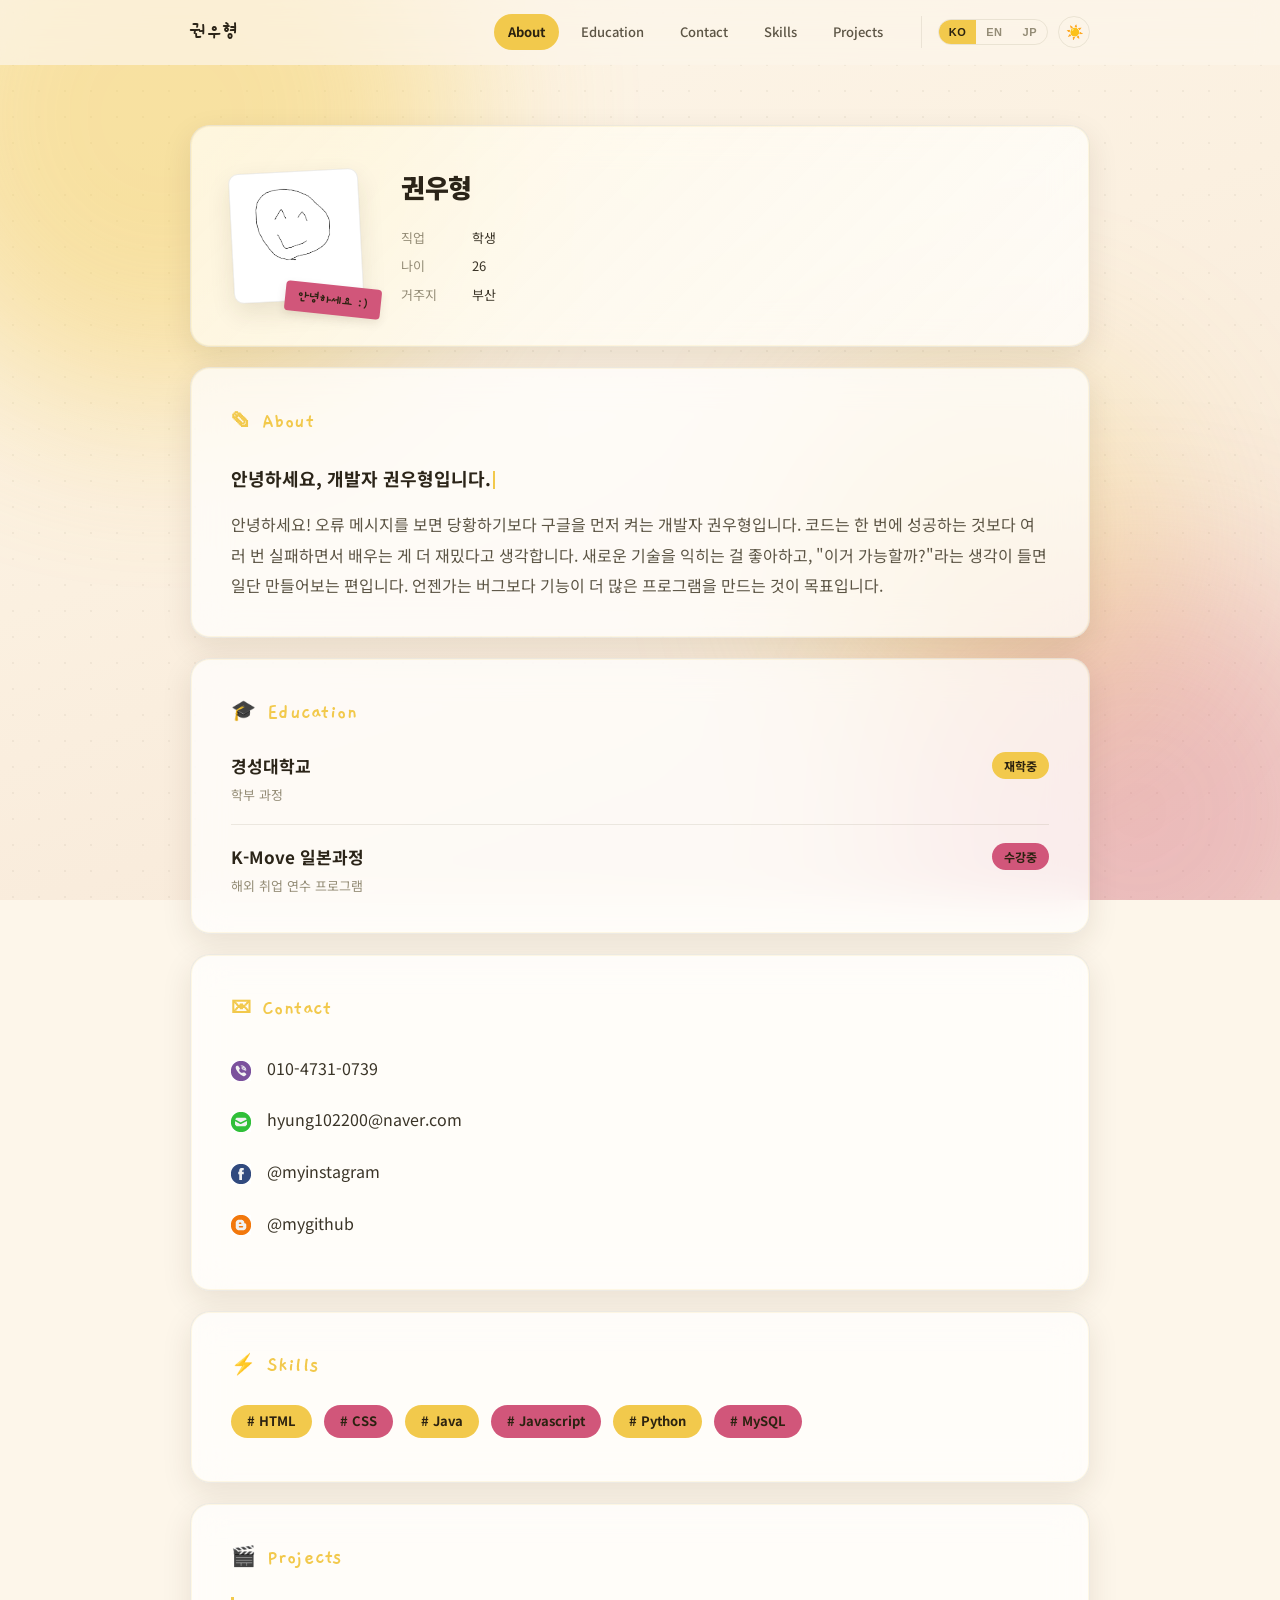
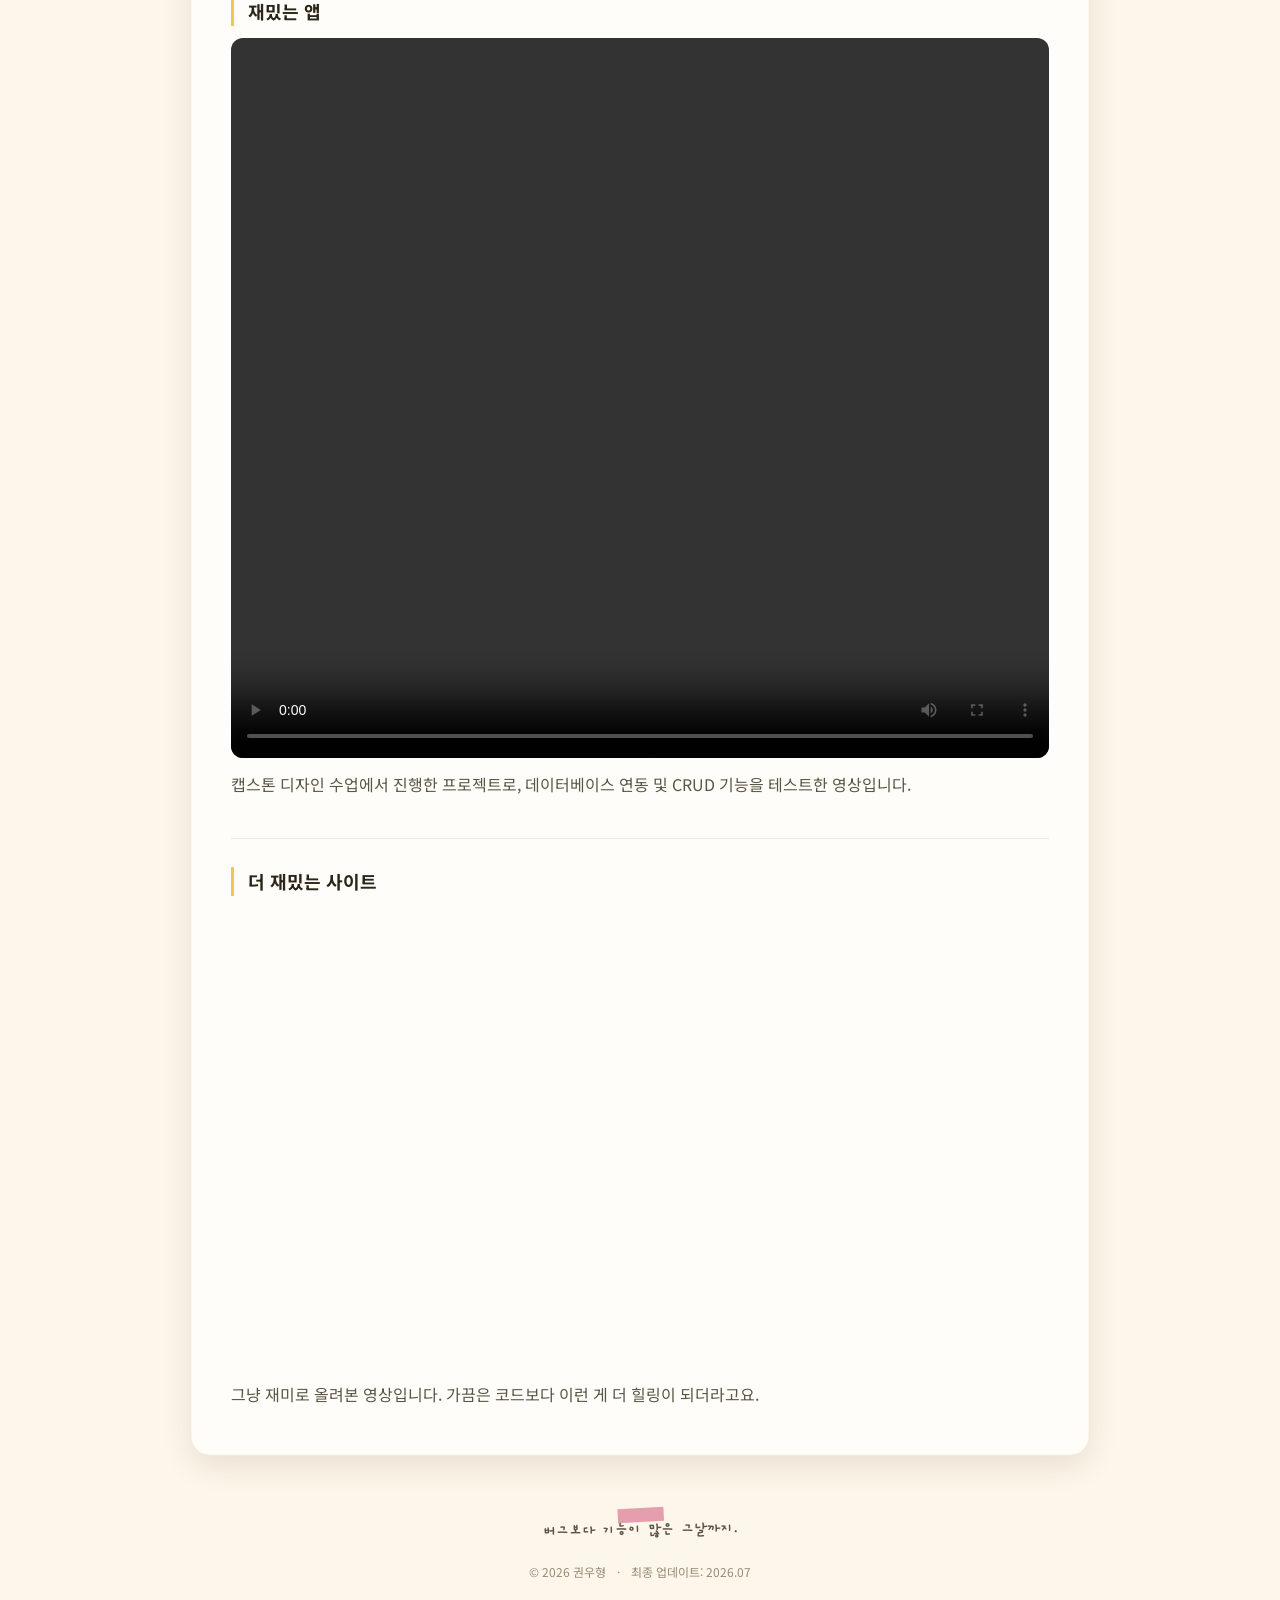
==== 0727/index.html @ a14bb70b "Add files via upload" ====
<!doctype html>
<html lang="ko">
  <head>
    <meta charset="UTF-8" />
    <title>권우형의 이력서</title>
    <link rel="stylesheet" href="css/style.css" />
  </head>
  <body>
    <div class="ambient" aria-hidden="true">
      <span class="glow glow--gold"></span>
      <span class="glow glow--rose"></span>
      <span class="glow glow--gold-soft"></span>
    </div>

    <nav class="topnav" id="topnav">
      <div class="nav-inner">
        <a href="#my_info" class="nav-logo">권우형</a>

        <button class="nav-toggle" id="navToggle" aria-label="메뉴 열기" aria-expanded="false">
          <span></span>
          <span></span>
          <span></span>
        </button>

        <div class="nav-right" id="navMenu">
          <ul class="nav-menu">
            <li><a href="#about" data-nav>About</a></li>
            <li><a href="#education" data-nav>Education</a></li>
            <li><a href="#contact" data-nav>Contact</a></li>
            <li><a href="#skill" data-nav>Skills</a></li>
            <li><a href="#project" data-nav>Projects</a></li>
          </ul>

          <div class="nav-actions">
            <div class="lang-switch" role="group" aria-label="언어 선택">
              <button class="lang-btn" data-lang="ko">KO</button>
              <button class="lang-btn" data-lang="en">EN</button>
              <button class="lang-btn" data-lang="ja">JP</button>
            </div>
            <button class="theme-toggle" id="themeToggle" aria-label="테마 전환">🌙</button>
          </div>
        </div>
      </div>
    </nav>

    <div class="wrapper">
      <h1>권우형의 이력서</h1>

      <section id="my_info">
        <h2>My info</h2>
        <div class="photo-frame">
          <img src="images/profile.png" alt="권우형의 얼굴 사진" />
          <span class="sticky-note" data-i18n="stickyNote">안녕하세요 :)</span>
        </div>
        <table>
          <tbody>
            <tr id="myname">
              <th>이름</th>
              <td>권우형</td>
            </tr>
            <tr>
              <th data-i18n="labelJob">직업</th>
              <td data-i18n="valueJob">학생</td>
            </tr>
            <tr>
              <th data-i18n="labelAge">나이</th>
              <td>26</td>
            </tr>
            <tr>
              <th data-i18n="labelLocation">거주지</th>
              <td data-i18n="valueLocation">부산</td>
            </tr>
          </tbody>
        </table>
      </section>

      <section id="about">
        <h2>About</h2>
        <p class="typed-line">
          <span id="typedText"></span><span class="typed-cursor" aria-hidden="true"></span>
        </p>
        <p data-i18n="aboutBody">
          안녕하세요! 오류 메시지를 보면 당황하기보다 구글을 먼저 켜는 개발자
          권우형입니다. 코드는 한 번에 성공하는 것보다 여러 번 실패하면서 배우는
          게 더 재밌다고 생각합니다. 새로운 기술을 익히는 걸 좋아하고, "이거
          가능할까?"라는 생각이 들면 일단 만들어보는 편입니다. 언젠가는 버그보다
          기능이 더 많은 프로그램을 만드는 것이 목표입니다.
        </p>
      </section>

      <section id="education">
        <h2>Education</h2>
        <ol class="edu-list">
          <li>
            <div class="edu-head">
              <h3 data-i18n="eduSchool1">경성대학교</h3>
              <span class="edu-status" data-i18n="eduStatus1">재학중</span>
            </div>
            <p class="edu-sub" data-i18n="eduSub1">학부 과정</p>
          </li>
          <li>
            <div class="edu-head">
              <h3 data-i18n="eduSchool2">K-Move 일본과정</h3>
              <span class="edu-status" data-i18n="eduStatus2">수강중</span>
            </div>
            <p class="edu-sub" data-i18n="eduSub2">해외 취업 연수 프로그램</p>
          </li>
        </ol>
      </section>

      <section id="contact">
        <h2>Contact</h2>
        <ul>
          <li>
            <a href="tel:01047310739">010-4731-0739</a>
          </li>
          <li>
            <a href="mailto:hyung102200@naver.com" target="_blank"
              >hyung102200@naver.com</a
            >
          </li>
          <li>
            <a href="https://instagram.com/hyung102200" target="_blank"
              >@myinstagram</a
            >
          </li>
          <li>
            <a href="https://github.com/hyung102200" target="_blank"
              >@mygithub</a
            >
          </li>
        </ul>
      </section>

      <section id="skill">
        <h2>Skills</h2>
        <ol>
          <li>HTML</li>
          <li>CSS</li>
          <li>Java</li>
          <li>Javascript</li>
          <li>Python</li>
          <li>MySQL</li>
        </ol>
      </section>

      <section id="project">
        <h2>Projects</h2>
        <ol>
          <li>
            <h3 data-i18n="proj1Title">재밌는 앱</h3>
            <video src="dbtest.mp4" width="1080" height="720" controls></video>
            <p data-i18n="proj1Body">
              캡스톤 디자인 수업에서 진행한 프로젝트로, 데이터베이스 연동 및 CRUD 기능을 테스트한 영상입니다.
            </p>
          </li>
          <li>
            <h3 data-i18n="proj2Title">더 재밌는 사이트</h3>
            <iframe
              width="560"
              height="315"
              src="https://www.youtube.com/embed/s8cP1Vt5US8?si=K1mxxgV7ItZ4fGV8"
              title="YouTube video player"
              frameborder="0"
              allow="
                accelerometer;
                autoplay;
                clipboard-write;
                encrypted-media;
                gyroscope;
                picture-in-picture;
                web-share;
              "
              referrerpolicy="strict-origin-when-cross-origin"
              allowfullscreen
            ></iframe>
            <p data-i18n="proj2Body">
              그냥 재미로 올려본 영상입니다. 가끔은 코드보다 이런 게 더 힐링이 되더라고요.
            </p>
          </li>
        </ol>
      </section>
    </div>

    <footer class="site-footer">
      <p data-i18n="footerTagline">버그보다 기능이 많은 그날까지.</p>
      <p class="footer-meta">
        <span>© 2026 권우형</span>
        <span class="dot">·</span>
        <span data-i18n="footerUpdated">최종 업데이트: 2026.07</span>
      </p>
    </footer>

    <button class="to-top" id="toTop" aria-label="맨 위로 이동">↑</button>

    <script>
      /* ---------------- 다국어 텍스트 ---------------- */
      const translations = {
        ko: {
          stickyNote: '안녕하세요 :)',
          labelJob: '직업',
          valueJob: '학생',
          labelAge: '나이',
          labelLocation: '거주지',
          valueLocation: '부산',
          typed: '안녕하세요, 개발자 권우형입니다.',
          aboutBody:
            '안녕하세요! 오류 메시지를 보면 당황하기보다 구글을 먼저 켜는 개발자 권우형입니다. 코드는 한 번에 성공하는 것보다 여러 번 실패하면서 배우는 게 더 재밌다고 생각합니다. 새로운 기술을 익히는 걸 좋아하고, "이거 가능할까?"라는 생각이 들면 일단 만들어보는 편입니다. 언젠가는 버그보다 기능이 더 많은 프로그램을 만드는 것이 목표입니다.',
          eduSchool1: '경성대학교',
          eduStatus1: '재학중',
          eduSub1: '학부 과정',
          eduSchool2: 'K-Move 일본과정',
          eduStatus2: '수강중',
          eduSub2: '해외 취업 연수 프로그램',
          catFrontend: '프론트엔드',
          catBackend: '백엔드 / 언어',
          catDatabase: '데이터베이스',
          proj1Title: '재밌는 앱',
          proj1Body:
            '캡스톤 디자인 수업에서 진행한 프로젝트로, 데이터베이스 연동 및 CRUD 기능을 테스트한 영상입니다.',
          proj2Title: '더 재밌는 사이트',
          proj2Body:
            '그냥 재미로 올려본 영상입니다. 가끔은 코드보다 이런 게 더 힐링이 되더라고요.',
          footerTagline: '버그보다 기능이 많은 그날까지.',
          footerUpdated: '최종 업데이트: 2026.07',
        },
        en: {
          stickyNote: 'Hi there :)',
          labelJob: 'Occupation',
          valueJob: 'Student',
          labelAge: 'Age',
          labelLocation: 'Location',
          valueLocation: 'Busan',
          typed: "Hello, I'm developer Kwon Woohyeong.",
          aboutBody:
            "Hi! I'm Kwon Woohyeong, a developer who opens Google before panicking over error messages. I think coding is more fun when you learn through repeated failure rather than succeeding on the first try. I enjoy picking up new technologies, and when I wonder \"could this be possible?\" I usually just try building it. Someday my goal is to build a program with more features than bugs.",
          eduSchool1: 'Kyungsung University',
          eduStatus1: 'Currently enrolled',
          eduSub1: 'Undergraduate program',
          eduSchool2: 'K-Move Japan Program',
          eduStatus2: 'In progress',
          eduSub2: 'Overseas employment training program',
          catFrontend: 'Frontend',
          catBackend: 'Backend / Languages',
          catDatabase: 'Database',
          proj1Title: 'A Fun App',
          proj1Body:
            'A video from a capstone design course project, testing database integration and CRUD functionality.',
          proj2Title: 'An Even More Fun Site',
          proj2Body:
            "Just a video I uploaded for fun. Sometimes this is more relaxing than writing code.",
          footerTagline: 'Until the day features outnumber bugs.',
          footerUpdated: 'Last updated: Jul 2026',
        },
        ja: {
          stickyNote: 'こんにちは :)',
          labelJob: '職業',
          valueJob: '学生',
          labelAge: '年齢',
          labelLocation: '居住地',
          valueLocation: '釜山',
          typed: 'こんにちは、開発者のクォン・ウヒョンです。',
          aboutBody:
            'こんにちは。エラーメッセージを見て慌てるよりも先にGoogleを開く開発者、クォン・ウヒョンです。コードは一度で成功するよりも、何度も失敗しながら学ぶほうが楽しいと思っています。新しい技術を学ぶのが好きで、「これって可能かな?」と思ったら、とりあえず作ってみるタイプです。いつかバグより機能のほうが多いプログラムを作ることが目標です。',
          eduSchool1: '慶星大学校',
          eduStatus1: '在学中',
          eduSub1: '学部課程',
          eduSchool2: 'K-Move 日本コース',
          eduStatus2: '受講中',
          eduSub2: '海外就職研修プログラム',
          catFrontend: 'フロントエンド',
          catBackend: 'バックエンド / 言語',
          catDatabase: 'データベース',
          proj1Title: '楽しいアプリ',
          proj1Body:
            'キャップストーンデザインの授業で取り組んだプロジェクトで、データベース連携およびCRUD機能をテストした動画です。',
          proj2Title: 'もっと楽しいサイト',
          proj2Body:
            '息抜きとしてアップした動画です。時々コードを書くよりも、こういうことのほうが癒やされます。',
          footerTagline: 'バグより機能が多くなるその日まで。',
          footerUpdated: '最終更新: 2026年7月',
        },
      };

      let typingTimeoutId = null;

      function typeText(text) {
        const el = document.getElementById('typedText');
        const prefersReduced = window.matchMedia('(prefers-reduced-motion: reduce)').matches;
        clearTimeout(typingTimeoutId);

        if (prefersReduced) {
          el.textContent = text;
          return;
        }

        el.textContent = '';
        let i = 0;
        const type = () => {
          if (i <= text.length) {
            el.textContent = text.slice(0, i);
            i++;
            typingTimeoutId = setTimeout(type, 55);
          }
        };
        type();
      }

      function applyLanguage(lang) {
        const dict = translations[lang] || translations.ko;
        document.querySelectorAll('[data-i18n]').forEach((el) => {
          const key = el.getAttribute('data-i18n');
          if (dict[key] !== undefined) {
            el.textContent = dict[key];
          }
        });
        typeText(dict.typed);

        document.querySelectorAll('.lang-btn').forEach((btn) => {
          btn.classList.toggle('active', btn.dataset.lang === lang);
        });

        document.documentElement.lang = lang;
        localStorage.setItem('resume-lang', lang);
      }

      document.querySelectorAll('.lang-btn').forEach((btn) => {
        btn.addEventListener('click', () => applyLanguage(btn.dataset.lang));
      });

      const savedLang = localStorage.getItem('resume-lang') || 'ko';
      applyLanguage(savedLang);

      /* ---------------- 다크 / 라이트 모드 ---------------- */
      const themeToggle = document.getElementById('themeToggle');

      function applyTheme(theme) {
        document.documentElement.setAttribute('data-theme', theme);
        themeToggle.textContent = theme === 'light' ? '☀️' : '🌙';
        localStorage.setItem('resume-theme', theme);
      }

      const savedTheme =
        localStorage.getItem('resume-theme') ||
        (window.matchMedia('(prefers-color-scheme: light)').matches ? 'light' : 'dark');
      applyTheme(savedTheme);

      themeToggle.addEventListener('click', () => {
        const current = document.documentElement.getAttribute('data-theme');
        applyTheme(current === 'light' ? 'dark' : 'light');
      });

      /* ---------------- 모바일 메뉴 토글 ---------------- */
      const navToggle = document.getElementById('navToggle');
      const navMenu = document.getElementById('navMenu');

      navToggle.addEventListener('click', () => {
        const isOpen = navMenu.classList.toggle('open');
        navToggle.classList.toggle('open', isOpen);
        navToggle.setAttribute('aria-expanded', isOpen);
      });

      document.querySelectorAll('[data-nav]').forEach((link) => {
        link.addEventListener('click', () => {
          navMenu.classList.remove('open');
          navToggle.classList.remove('open');
          navToggle.setAttribute('aria-expanded', false);
        });
      });

      /* ---------------- 스크롤: 현재 섹션 강조 / 헤더 그림자 ---------------- */
      const sections = document.querySelectorAll('section[id]');
      const navLinks = document.querySelectorAll('[data-nav]');
      const topnav = document.getElementById('topnav');
      const toTopBtn = document.getElementById('toTop');

      const observer = new IntersectionObserver(
        (entries) => {
          entries.forEach((entry) => {
            const id = entry.target.getAttribute('id');
            const link = document.querySelector(`[data-nav][href="#${id}"]`);
            if (!link) return;
            if (entry.isIntersecting) {
              navLinks.forEach((l) => l.classList.remove('active'));
              link.classList.add('active');
            }
          });
        },
        { rootMargin: '-45% 0px -50% 0px', threshold: 0 }
      );
      sections.forEach((s) => observer.observe(s));

      /* ---------------- 스크롤 등장 애니메이션 ---------------- */
      const revealObserver = new IntersectionObserver(
        (entries) => {
          entries.forEach((entry) => {
            if (entry.isIntersecting) {
              entry.target.classList.add('is-visible');
              revealObserver.unobserve(entry.target);
            }
          });
        },
        { threshold: 0.15 }
      );
      document.querySelectorAll('section').forEach((s) => revealObserver.observe(s));

      /* ---------------- 스크롤 시 헤더 / 맨위로 버튼 ---------------- */
      window.addEventListener('scroll', () => {
        topnav.classList.toggle('scrolled', window.scrollY > 10);
        toTopBtn.classList.toggle('visible', window.scrollY > 400);
      });

      toTopBtn.addEventListener('click', () => {
        window.scrollTo({ top: 0, behavior: 'smooth' });
      });
    </script>
  </body>
</html>
---- 0727/css/style.css ----
@charset "UTF-8";
@import url('https://fonts.googleapis.com/css2?family=Noto+Sans+KR:wght@400;500;700;900&family=Gaegu:wght@400;700&display=swap');

* {
    box-sizing: border-box;
}

html {
    scroll-behavior: smooth;
}

@media (prefers-reduced-motion: reduce) {
    html {
        scroll-behavior: auto;
    }
}

/* ---------- Theme tokens ---------- */
/* 컨셉: 늦은 밤, 책상 스탠드 아래에서 코드를 짜는 감성 — 은은한 조명 글로우 + 손글씨 포인트 */
:root {
    --bg-start: #1b1826;
    --bg-mid: #241f34;
    --bg-end: #2e2438;
    --text-primary: #fbf6ee;
    --text-body: #e7e3ee;
    --text-secondary: #c6c1d6;
    --text-muted: #9994ac;
    --section-bg: rgba(45, 40, 63, 0.55);
    --section-bg-alt: rgba(58, 47, 74, 0.6);
    --border-color: rgba(255, 255, 255, 0.09);
    --accent: #f2c94c;
    --accent-hover: #ffd873;
    --accent2: #ff8fa3;
    --accent2-hover: #ffa8b8;
    --accent-contrast: #2b2210;
    --accent-link: #f2c94c;
    --shadow-color: rgba(10, 6, 20, 0.35);
    --shadow-warm: rgba(242, 201, 76, 0.08);
    --nav-bg: rgba(27, 24, 38, 0.65);
    --nav-bg-scrolled: rgba(27, 24, 38, 0.9);
    --dot-color: rgba(255, 255, 255, 0.045);
    --glow-gold-opacity: 0.35;
    --glow-rose-opacity: 0.25;
    --frame-bg: #f7f1e3;
    color-scheme: dark;
}

:root[data-theme='light'] {
    --bg-start: #fdf6ea;
    --bg-mid: #fbf0e0;
    --bg-end: #f6e6d6;
    --text-primary: #2b2418;
    --text-body: #3a3427;
    --text-secondary: #5c5545;
    --text-muted: #948c76;
    --section-bg: rgba(255, 255, 255, 0.72);
    --section-bg-alt: rgba(255, 249, 232, 0.85);
    --border-color: rgba(60, 45, 10, 0.09);
    --accent: #f2c94c;
    --accent-hover: #e0b93f;
    --accent2: #d1567a;
    --accent2-hover: #b8446a;
    --accent-contrast: #2b2210;
    --accent-link: #a97a08;
    --shadow-color: rgba(60, 40, 10, 0.1);
    --shadow-warm: rgba(242, 201, 76, 0.12);
    --nav-bg: rgba(253, 246, 234, 0.7);
    --nav-bg-scrolled: rgba(253, 246, 234, 0.92);
    --dot-color: rgba(60, 40, 10, 0.05);
    --glow-gold-opacity: 0.45;
    --glow-rose-opacity: 0.3;
    --frame-bg: #ffffff;
    color-scheme: light;
}

/* ---------- Ambient warm glow ---------- */
.ambient {
    position: fixed;
    inset: 0;
    z-index: -1;
    overflow: hidden;
    pointer-events: none;
}

.glow {
    position: absolute;
    border-radius: 50%;
    filter: blur(90px);
    transition: opacity 0.4s ease;
}

.glow--gold {
    width: 46vw;
    height: 46vw;
    top: -14vw;
    left: -10vw;
    background: var(--accent);
    opacity: var(--glow-gold-opacity);
}

.glow--rose {
    width: 38vw;
    height: 38vw;
    bottom: -12vw;
    right: -8vw;
    background: var(--accent2);
    opacity: var(--glow-rose-opacity);
}

.glow--gold-soft {
    width: 30vw;
    height: 30vw;
    top: 40vh;
    right: 8vw;
    background: var(--accent);
    opacity: calc(var(--glow-gold-opacity) - 0.2);
}

body {
    background-color: var(--bg-start);
    background-image: radial-gradient(var(--dot-color) 1px, transparent 1px),
        linear-gradient(160deg, var(--bg-start) 0%, var(--bg-mid) 45%, var(--bg-end) 100%);
    background-size: 26px 26px, 100% 100%;
    background-attachment: fixed;
    color: var(--text-body);
    font-family: 'Noto Sans KR', sans-serif;
    font-size: 16px;
    line-height: 1.6;
    margin: 0;
    transition: background-color 0.3s ease, color 0.3s ease;
}

.wrapper {
    width: 85%;
    max-width: 900px;
    margin: 0 auto 60px;
    padding-top: 60px;
}

h1 {
    display: none;
}

h2, h3 {
    font-family: 'Noto Sans KR', sans-serif;
}

h2 {
    display: flex;
    align-items: center;
    gap: 10px;
    margin: 0 0 22px 0;
    font-family: 'Gaegu', 'Noto Sans KR', sans-serif;
    letter-spacing: 0.5px;
    font-size: 22px;
    font-weight: 700;
    color: var(--accent);
}

h2::before {
    font-size: 20px;
}

#about h2::before {
    content: '✎';
}
#education h2::before {
    content: '🎓';
}
#contact h2::before {
    content: '✉';
}
#skill h2::before {
    content: '⚡';
}
#project h2::before {
    content: '🎬';
}

section {
    position: relative;
    background-color: var(--section-bg);
    backdrop-filter: blur(18px);
    -webkit-backdrop-filter: blur(18px);
    border: 1px solid var(--border-color);
    border-radius: 20px;
    padding: 36px 40px;
    margin-bottom: 20px;
    box-shadow: 0 10px 30px var(--shadow-color), 0 0 0 1px var(--shadow-warm) inset;
    transition: transform 0.2s ease, box-shadow 0.2s ease, opacity 0.6s ease,
        translate 0.6s ease, background-color 0.3s ease, border-color 0.3s ease;
    scroll-margin-top: 96px;
    opacity: 0;
    translate: 0 24px;
}

section.is-visible {
    opacity: 1;
    translate: 0 0;
}

section:hover {
    transform: translateY(-3px);
    box-shadow: 0 16px 40px var(--shadow-color), 0 0 0 1px var(--shadow-warm) inset;
}

/* ---------- Top navigation ---------- */
.topnav {
    position: sticky;
    top: 0;
    z-index: 1000;
    background: var(--nav-bg);
    backdrop-filter: blur(12px);
    -webkit-backdrop-filter: blur(12px);
    border-bottom: 1px solid transparent;
    transition: background-color 0.25s ease, border-color 0.25s ease, box-shadow 0.25s ease;
}

.topnav.scrolled {
    background: var(--nav-bg-scrolled);
    border-bottom-color: var(--border-color);
    box-shadow: 0 8px 24px var(--shadow-color);
}

.nav-inner {
    width: 85%;
    max-width: 900px;
    margin: 0 auto;
    display: flex;
    align-items: center;
    justify-content: space-between;
    height: 64px;
}

.nav-logo {
    font-family: 'Gaegu', 'Noto Sans KR', sans-serif;
    font-weight: 700;
    font-size: 20px;
    color: var(--text-primary);
    letter-spacing: 0;
    flex-shrink: 0;
}

.nav-logo:hover {
    color: var(--accent);
    text-decoration: none;
}

.nav-right {
    display: flex;
    align-items: center;
    gap: 24px;
}

.nav-menu {
    list-style: none;
    display: flex;
    gap: 8px;
    margin: 0;
    padding: 0;
}

.nav-menu a {
    display: inline-block;
    position: relative;
    padding: 8px 14px;
    font-size: 13px;
    font-weight: 500;
    color: var(--text-secondary);
    border-radius: 20px;
    transition: color 0.2s ease, background-color 0.2s ease;
}

.nav-menu a:hover {
    color: var(--text-primary);
    background-color: rgba(242, 201, 76, 0.12);
    text-decoration: none;
}

.nav-menu a.active {
    color: var(--accent-contrast);
    background-color: var(--accent);
    font-weight: 700;
}

.nav-actions {
    display: flex;
    align-items: center;
    gap: 10px;
    padding-left: 16px;
    border-left: 1px solid var(--border-color);
}

.lang-switch {
    display: flex;
    border: 1px solid var(--border-color);
    border-radius: 20px;
    overflow: hidden;
}

.lang-btn {
    background: none;
    border: none;
    color: var(--text-muted);
    font-size: 11px;
    font-weight: 700;
    letter-spacing: 0.5px;
    padding: 6px 10px;
    cursor: pointer;
    transition: background-color 0.2s ease, color 0.2s ease;
}

.lang-btn:hover {
    color: var(--text-primary);
}

.lang-btn.active {
    background-color: var(--accent);
    color: var(--accent-contrast);
}

.theme-toggle {
    background: none;
    border: 1px solid var(--border-color);
    border-radius: 50%;
    width: 32px;
    height: 32px;
    display: flex;
    align-items: center;
    justify-content: center;
    font-size: 14px;
    cursor: pointer;
    line-height: 1;
    transition: transform 0.2s ease, border-color 0.2s ease;
}

.theme-toggle:hover {
    transform: rotate(15deg);
    border-color: var(--accent);
}

.nav-toggle {
    display: none;
    flex-direction: column;
    justify-content: center;
    gap: 5px;
    width: 36px;
    height: 36px;
    background: none;
    border: none;
    cursor: pointer;
    padding: 0;
}

.nav-toggle span {
    display: block;
    width: 100%;
    height: 2px;
    background-color: var(--text-body);
    border-radius: 2px;
    transition: transform 0.25s ease, opacity 0.25s ease;
}

.nav-toggle.open span:nth-child(1) {
    transform: translateY(7px) rotate(45deg);
}
.nav-toggle.open span:nth-child(2) {
    opacity: 0;
}
.nav-toggle.open span:nth-child(3) {
    transform: translateY(-7px) rotate(-45deg);
}

/* ---------- Back to top ---------- */
.to-top {
    position: fixed;
    right: 24px;
    bottom: 24px;
    width: 44px;
    height: 44px;
    border-radius: 50%;
    border: 1px solid var(--border-color);
    background-color: var(--accent);
    color: var(--accent-contrast);
    font-size: 18px;
    font-weight: 700;
    cursor: pointer;
    box-shadow: 0 8px 20px var(--shadow-color);
    opacity: 0;
    visibility: hidden;
    transform: translateY(10px);
    transition: opacity 0.25s ease, transform 0.25s ease, visibility 0.25s;
    z-index: 999;
}

.to-top.visible {
    opacity: 1;
    visibility: visible;
    transform: translateY(0);
}

.to-top:hover {
    background-color: var(--accent-hover);
}

/* ---------- Profile / My info ---------- */
#my_info h2 {
    display: none;
}

#my_info {
    display: flex;
    align-items: center;
    gap: 40px;
    background: linear-gradient(135deg, var(--section-bg-alt) 0%, var(--section-bg) 100%);
}

.photo-frame {
    position: relative;
    flex-shrink: 0;
}

#my_info img {
    width: 130px;
    height: 130px;
    object-fit: cover;
    border-radius: 10px;
    display: block;
    background-color: var(--frame-bg);
    padding: 10px 10px 26px;
    border: 1px solid var(--border-color);
    box-shadow: 0 10px 24px var(--shadow-color);
    rotate: -3deg;
    transition: rotate 0.25s ease, box-shadow 0.25s ease;
}

.photo-frame:hover img {
    rotate: 0deg;
    box-shadow: 0 14px 30px var(--shadow-color);
}

.sticky-note {
    position: absolute;
    bottom: -14px;
    right: -20px;
    font-family: 'Gaegu', 'Noto Sans KR', sans-serif;
    font-size: 14px;
    font-weight: 700;
    color: var(--accent-contrast);
    background-color: var(--accent2);
    padding: 4px 12px;
    border-radius: 4px;
    rotate: 6deg;
    box-shadow: 0 4px 10px var(--shadow-color);
    white-space: nowrap;
}

table {
    display: inline-block;
    border-collapse: collapse;
    border-spacing: 0;
    vertical-align: top;
}

th {
    text-align: left;
    padding-right: 20px;
    color: var(--text-muted);
    font-weight: 400;
}

th, td {
    font-size: 13px;
    padding: 4px 0;
}

#myname th {
    display: none;
}

#myname td {
    display: block;
    font-size: 26px;
    font-weight: 900;
    color: var(--text-primary);
    margin-bottom: 12px;
    letter-spacing: -0.5px;
}

/* ---------- About ---------- */
#about p {
    margin: 0;
    color: var(--text-secondary);
    line-height: 1.9;
}

.typed-line {
    color: var(--text-primary) !important;
    font-size: 18px;
    font-weight: 700;
    margin-bottom: 14px !important;
    min-height: 1.6em;
}

.typed-cursor {
    display: inline-block;
    width: 2px;
    height: 1em;
    margin-left: 2px;
    background-color: var(--accent);
    vertical-align: -0.15em;
    animation: blink 1s step-end infinite;
}

@keyframes blink {
    50% {
        opacity: 0;
    }
}

@media (prefers-reduced-motion: reduce) {
    .typed-cursor {
        animation: none;
    }
}

/* ---------- Education ---------- */
.edu-list {
    list-style: none;
    margin: 0;
    padding: 0;
}

.edu-list li {
    padding: 18px 0;
    border-bottom: 1px solid var(--border-color);
}

.edu-list li:last-child {
    border-bottom: none;
    padding-bottom: 0;
}

.edu-list li:first-child {
    padding-top: 0;
}

.edu-head {
    display: flex;
    align-items: center;
    justify-content: space-between;
    gap: 12px;
    flex-wrap: wrap;
}

.edu-head h3 {
    font-size: 17px;
    color: var(--text-primary);
    margin: 0;
}

.edu-status {
    font-size: 12px;
    font-weight: 700;
    color: var(--accent-contrast);
    background-color: var(--accent);
    padding: 4px 12px;
    border-radius: 20px;
    white-space: nowrap;
}

.edu-list li:nth-child(2) .edu-status {
    background-color: var(--accent2);
}

.edu-sub {
    margin: 6px 0 0;
    font-size: 13px;
    color: var(--text-muted);
}

/* ---------- Links ---------- */
a {
    color: inherit;
    text-decoration: none;
}

a:hover {
    text-decoration: underline;
    color: var(--accent-link);
}

a:focus-visible,
button:focus-visible {
    outline: 2px solid var(--accent);
    outline-offset: 2px;
    text-decoration: none;
}

/* ---------- Contact ---------- */
#contact ul {
    list-style: none;
    padding: 0;
    margin: 0;
}

#contact li {
    margin-bottom: 10px;
    padding: 8px 0;
}

#contact li::before {
    display: inline-block;
    width: 20px;
    height: 20px;
    vertical-align: middle;
    margin-right: 12px;
}

#contact li:nth-child(1)::before {
    content: url('../images/ico_mobile.png');
}
#contact li:nth-child(2)::before {
    content: url('../images/ico_email.png');
}
#contact li:nth-child(3)::before {
    content: url('../images/ico_facebook.png');
}
#contact li:nth-child(4)::before {
    content: url('../images/ico_blog.png');
}

/* ---------- Skills ---------- */
#skill ol {
    list-style: none;
    padding: 0;
    margin: 0;
}

#skill li {
    display: inline-block;
    background-color: var(--accent);
    color: var(--accent-contrast);
    font-weight: 700;
    font-size: 13px;
    padding: 6px 16px;
    border-radius: 32px;
    margin: 0 8px 8px 0;
    transition: transform 0.15s ease, background-color 0.2s ease;
}

#skill li:nth-child(even) {
    background-color: var(--accent2);
}

#skill li:hover {
    transform: translateY(-2px) rotate(-1deg);
}

#skill li::before {
    content: "# ";
}

/* ---------- Projects ---------- */
#project ol {
    list-style: none;
    padding: 0;
    margin: 0;
}

#project li {
    border-bottom: 1px solid var(--border-color);
    padding-bottom: 28px;
    margin-bottom: 28px;
}

#project li:last-child {
    border-bottom: none;
    padding-bottom: 0;
    margin-bottom: 0;
}

#project h3 {
    font-size: 18px;
    color: var(--text-primary);
    margin-bottom: 12px;
    padding-left: 14px;
    border-left: 3px solid var(--accent);
}

#project video,
#project iframe {
    width: 100%;
    border-radius: 12px;
    margin-bottom: 14px;
    display: block;
}

#project iframe {
    aspect-ratio: 16 / 9;
    height: auto;
    border: none;
}

#project p {
    color: var(--text-secondary);
    margin: 0 0 12px 0;
}

#project a {
    color: var(--accent-link);
    display: inline-block;
    border-radius: 6px;
    padding: 4px 10px;
    border: 1px solid var(--accent-link);
    transition: background-color 0.2s ease, color 0.2s ease;
}

#project a:hover {
    background-color: var(--accent-link);
    color: var(--section-bg);
    text-decoration: none;
}

/* ---------- Footer ---------- */
.site-footer {
    width: 85%;
    max-width: 900px;
    margin: 0 auto 40px;
    text-align: center;
    color: var(--text-muted);
    font-size: 13px;
}

.site-footer p {
    margin: 0 0 8px;
}

.site-footer p[data-i18n='footerTagline'] {
    display: inline-block;
    position: relative;
    font-family: 'Gaegu', 'Noto Sans KR', sans-serif;
    font-size: 16px;
    font-weight: 700;
    color: var(--text-secondary);
    rotate: -1deg;
    margin-bottom: 16px;
    padding: 2px 6px;
}

.site-footer p[data-i18n='footerTagline']::before {
    content: '';
    position: absolute;
    top: -8px;
    left: 50%;
    translate: -50% 0;
    width: 46px;
    height: 14px;
    background-color: var(--accent2);
    opacity: 0.55;
    rotate: -2deg;
}

.footer-meta {
    font-size: 12px;
}

.footer-meta .dot {
    margin: 0 8px;
}

/* ---------- Responsive ---------- */
@media (max-width: 700px) {
    .nav-toggle {
        display: flex;
    }

    .nav-right {
        position: absolute;
        top: 64px;
        left: 0;
        right: 0;
        flex-direction: column;
        align-items: stretch;
        gap: 0;
        background: var(--nav-bg-scrolled);
        border-bottom: 1px solid var(--border-color);
        max-height: 0;
        overflow: hidden;
        transition: max-height 0.25s ease;
    }

    .nav-right.open {
        max-height: 420px;
    }

    .nav-menu {
        flex-direction: column;
    }

    .nav-menu a {
        display: block;
        border-radius: 0;
        padding: 16px 24px;
    }

    .nav-menu a.active {
        background-color: rgba(242, 201, 76, 0.15);
        color: var(--accent);
    }

    .nav-actions {
        justify-content: center;
        border-left: none;
        border-top: 1px solid var(--border-color);
        padding: 16px 24px;
    }
}

@media (max-width: 600px) {
    .wrapper {
        width: 92%;
        margin: 0 auto 30px;
        padding-top: 30px;
    }

    section {
        padding: 24px;
    }

    #my_info {
        flex-direction: column;
        text-align: center;
        gap: 20px;
    }

    .to-top {
        right: 16px;
        bottom: 16px;
    }

    .edu-head {
        flex-direction: column;
        align-items: flex-start;
        gap: 8px;
    }
}
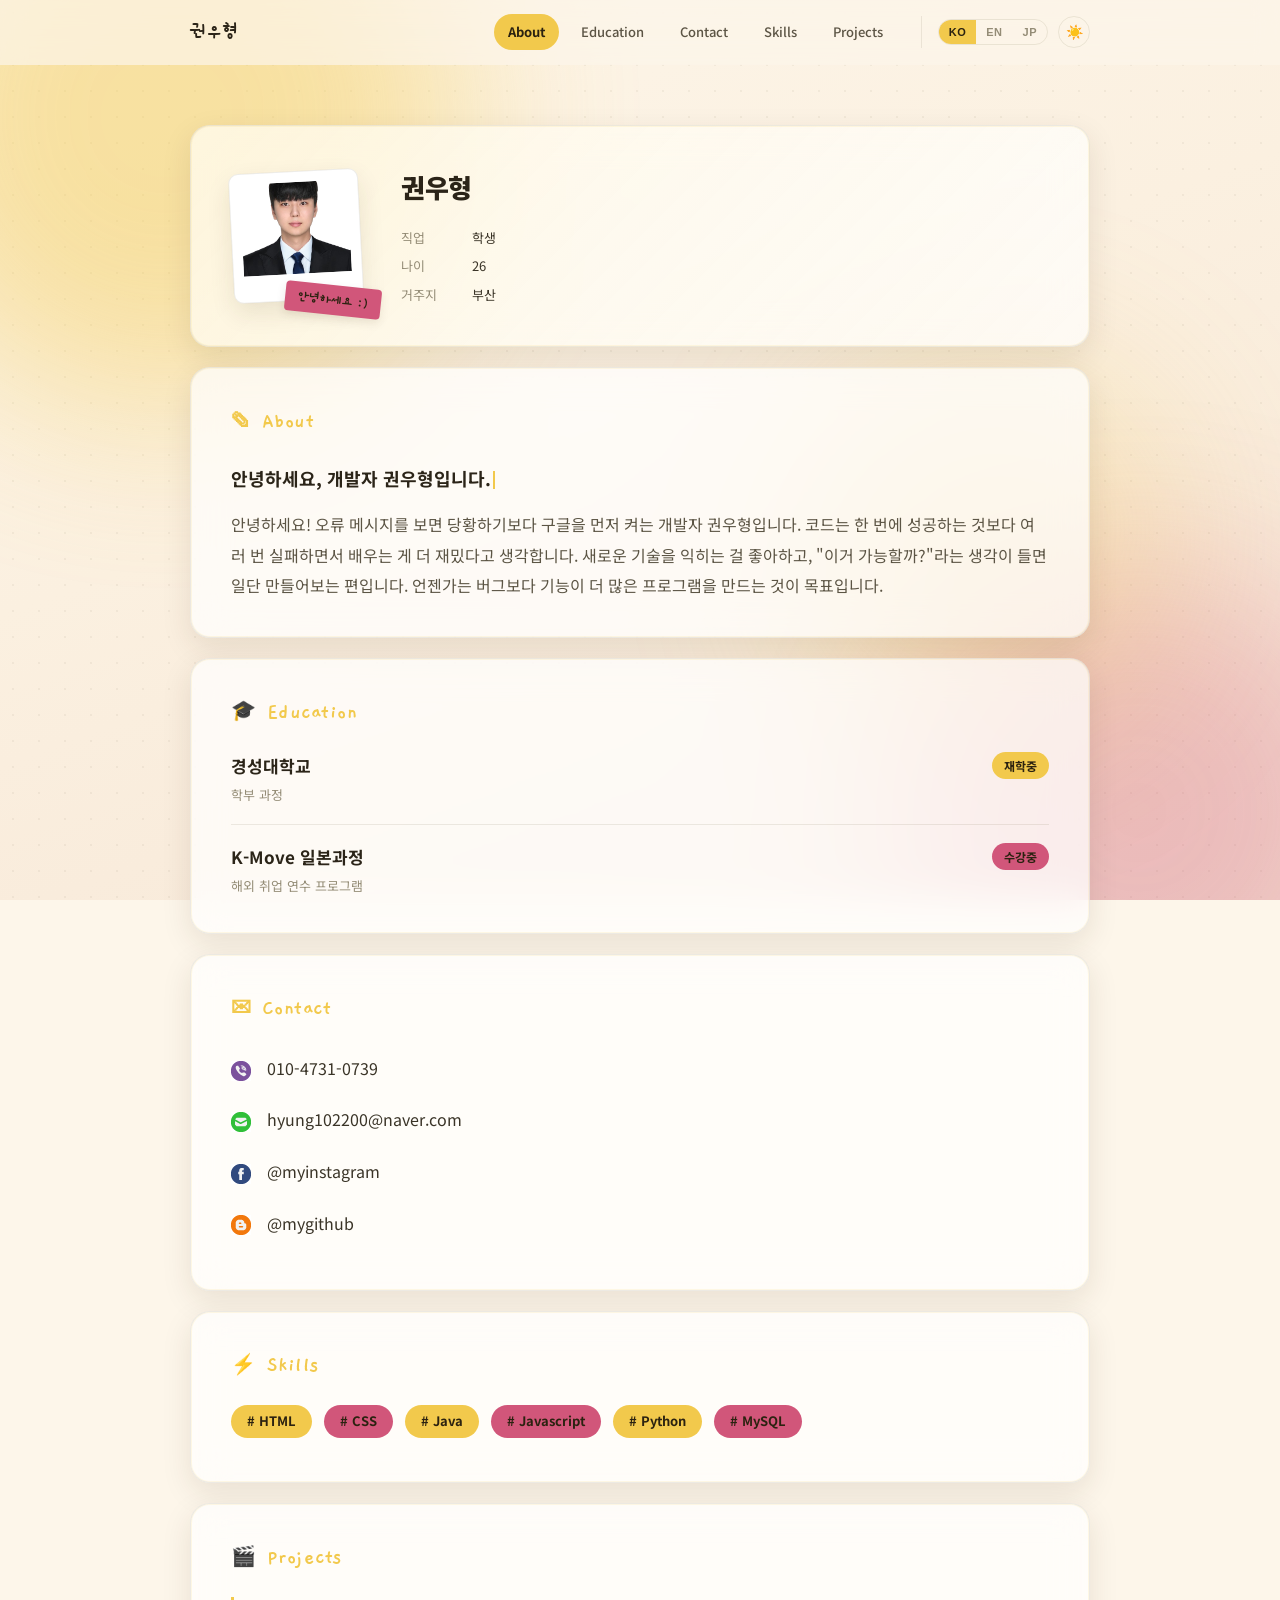
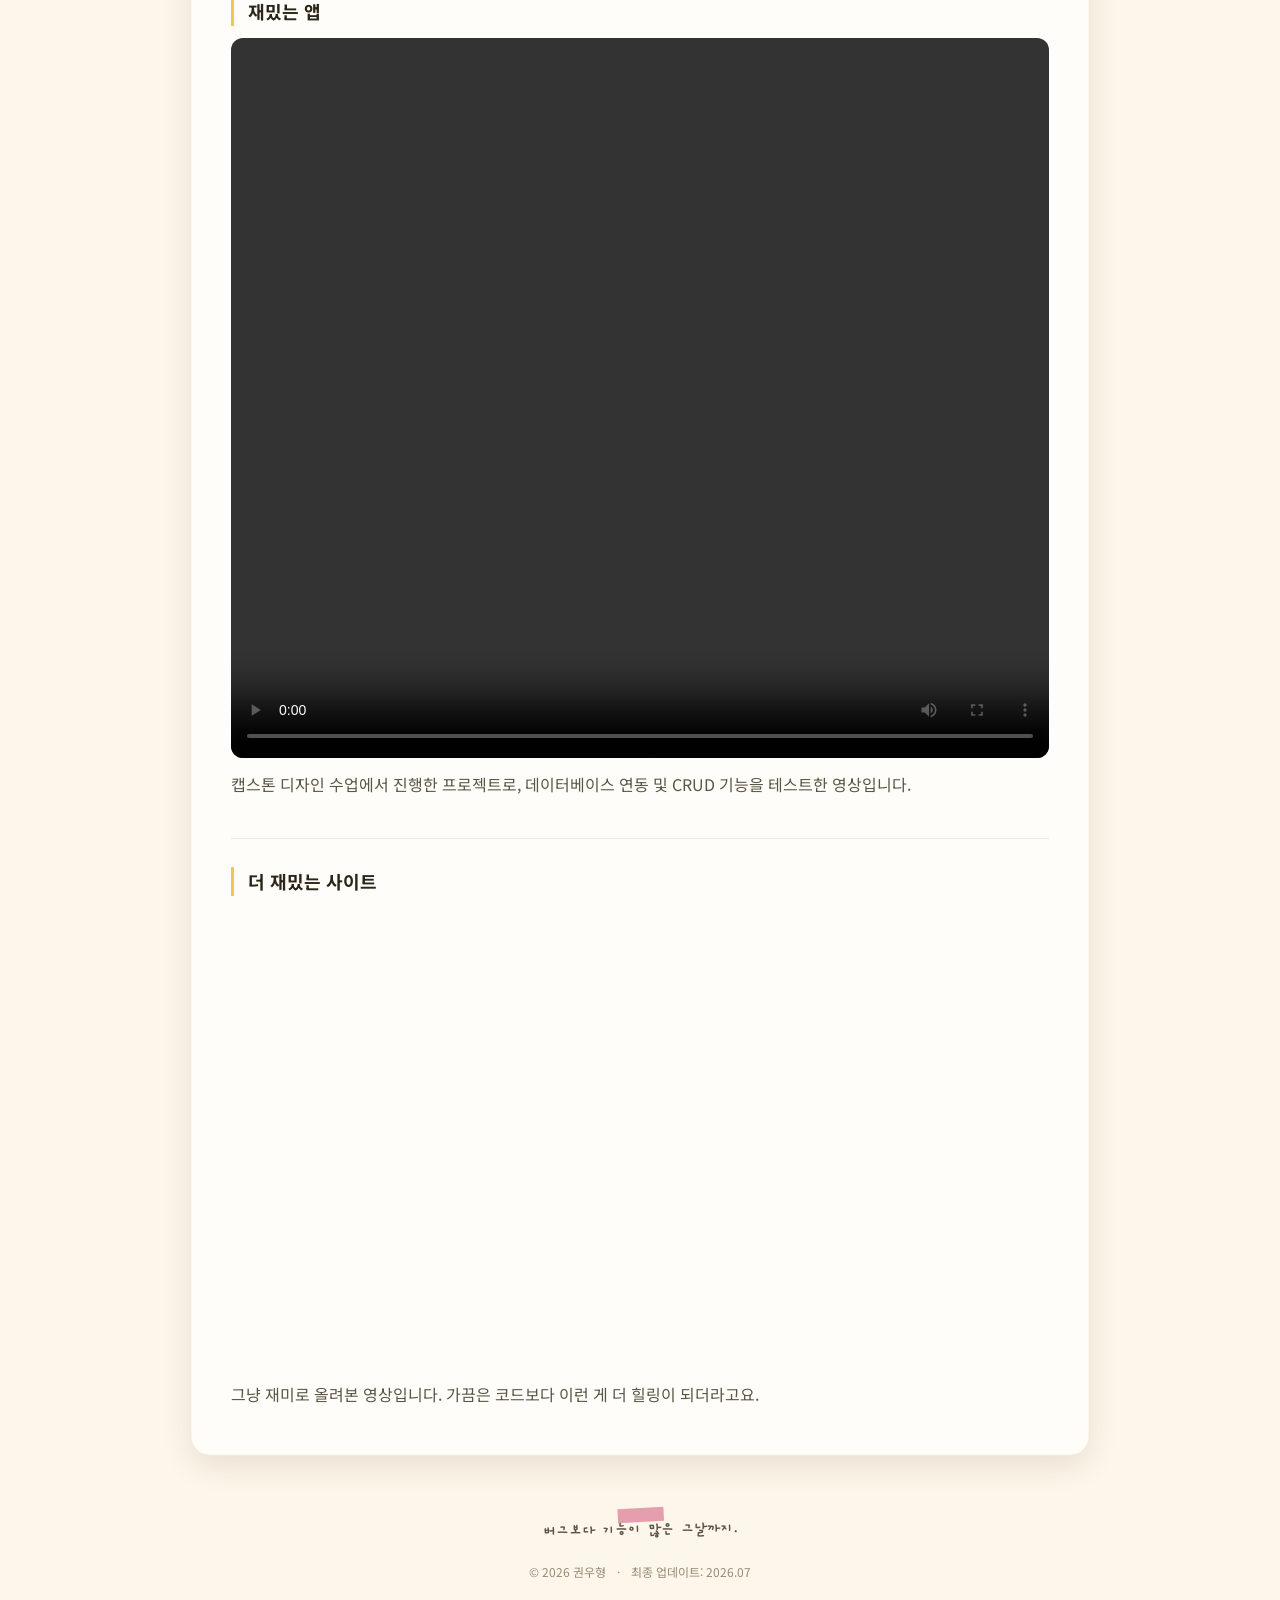
==== commit bd6b1281: "Update index.html" ====
--- a/0727/index.html
+++ b/0727/index.html
@@ -49,7 +49,7 @@
       <section id="my_info">
         <h2>My info</h2>
         <div class="photo-frame">
-          <img src="images/profile.png" alt="권우형의 얼굴 사진" />
+          <img src="images/profile.jpg" alt="권우형의 얼굴 사진" />
           <span class="sticky-note" data-i18n="stickyNote">안녕하세요 :)</span>
         </div>
         <table>
@@ -415,4 +415,4 @@
       });
     </script>
   </body>
-</html>+</html>
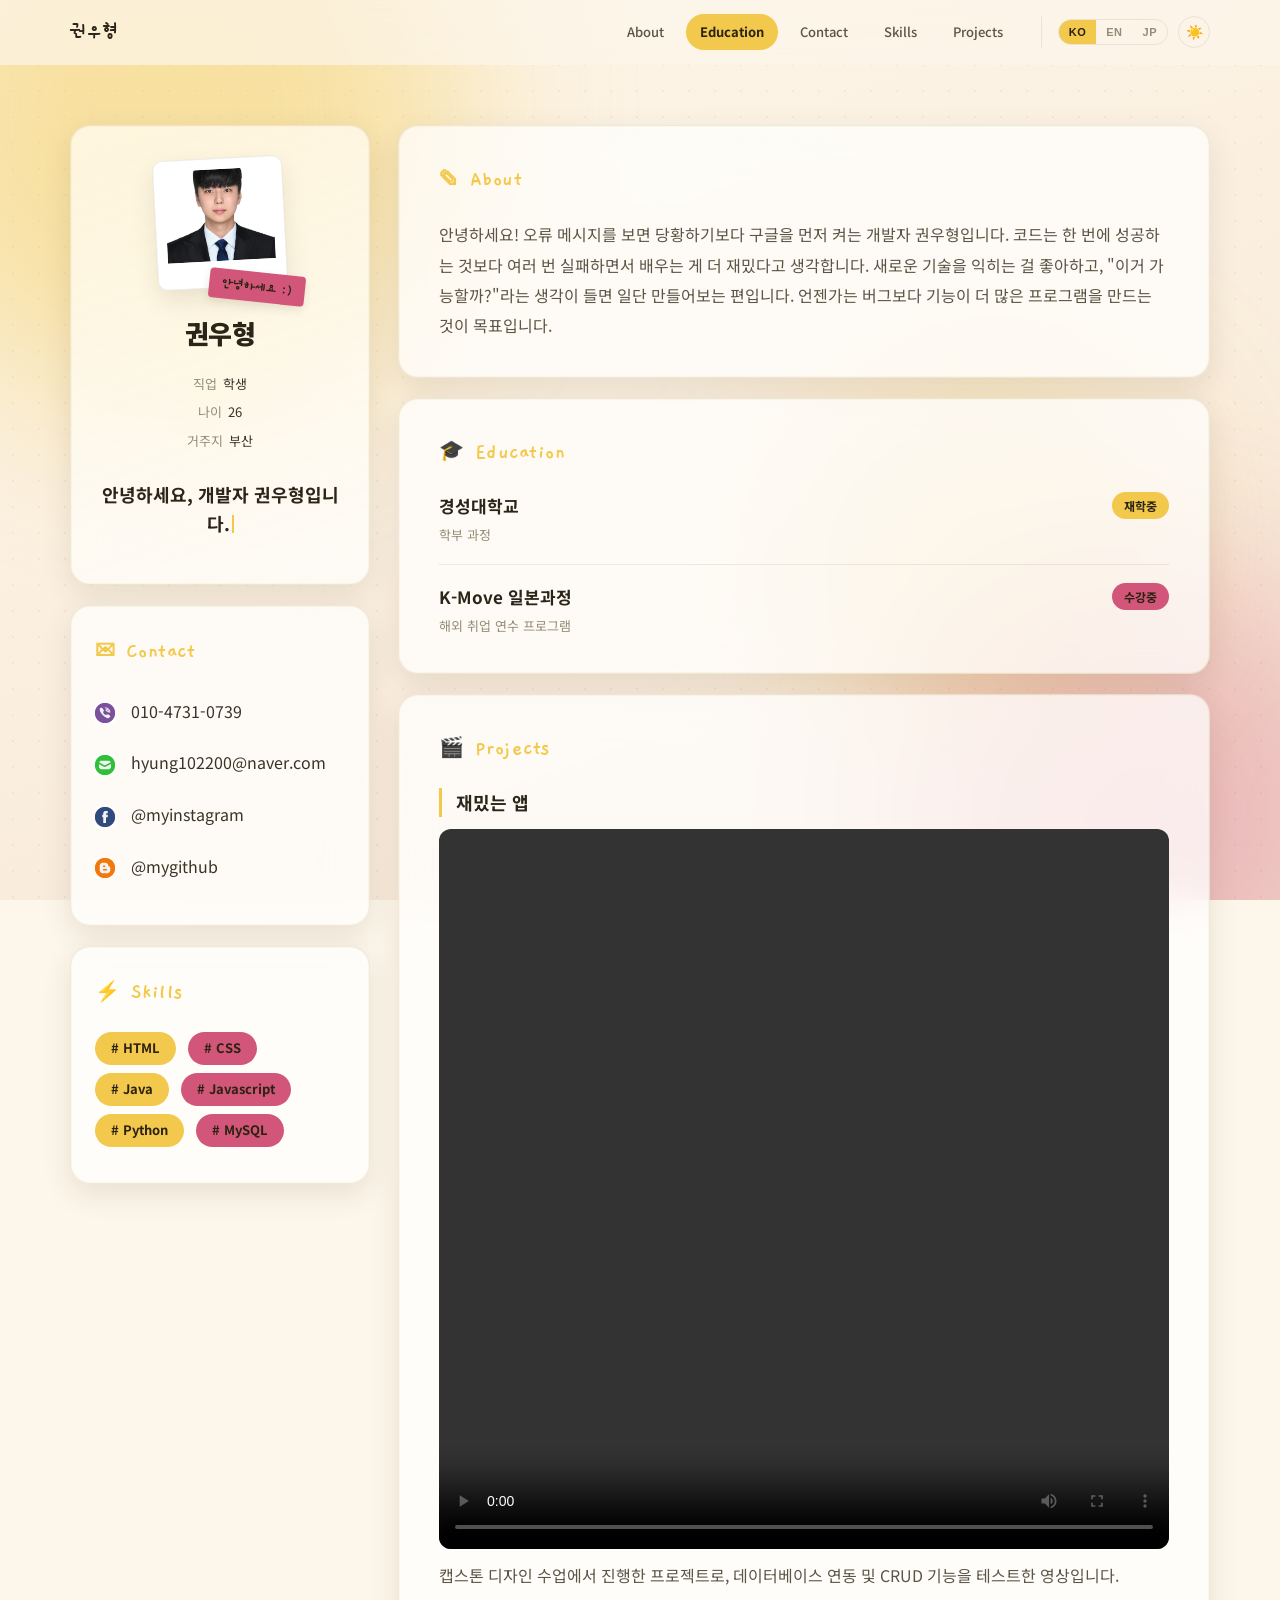
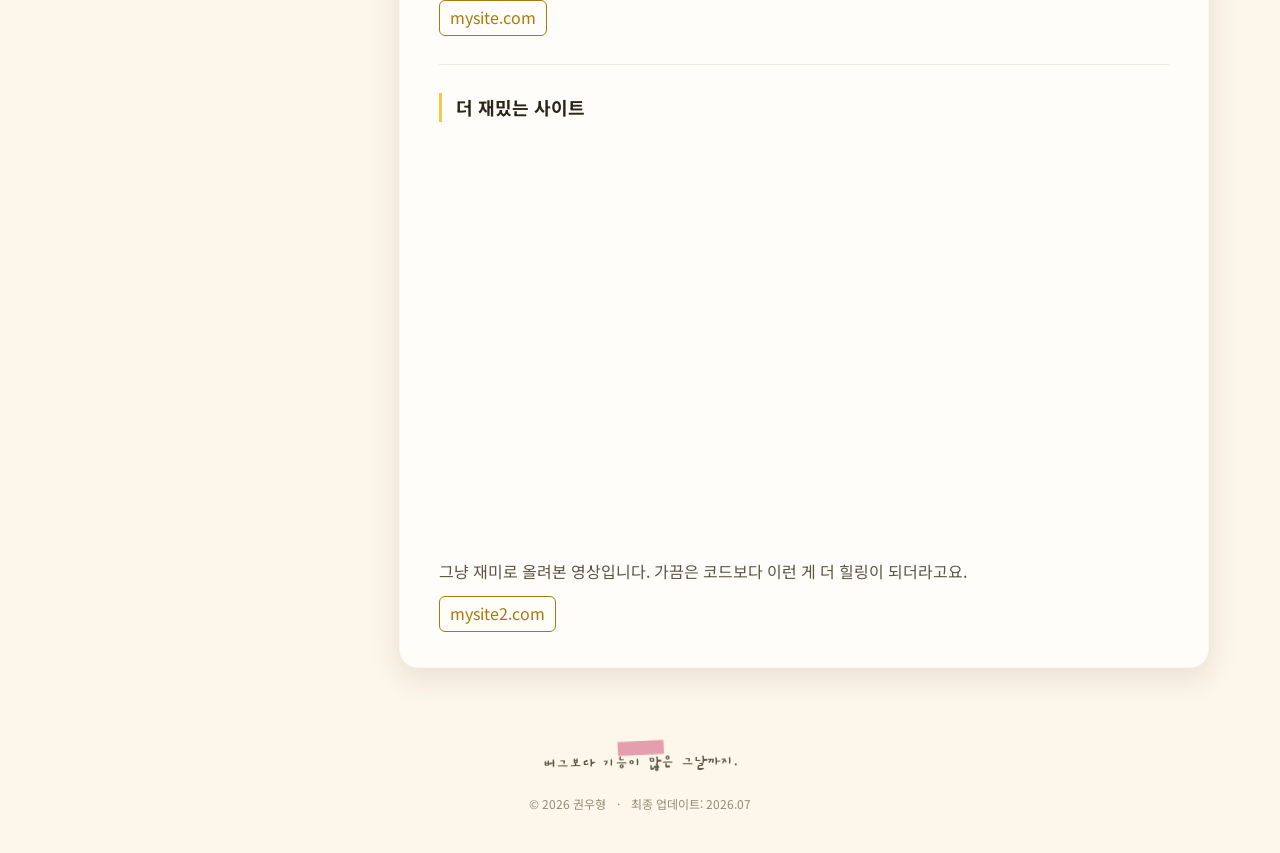
==== commit c53aa8f3: "Add files via upload" ====
--- a/0727/index.html
+++ b/0727/index.html
@@ -43,143 +43,150 @@
       </div>
     </nav>
 
-    <div class="wrapper">
-      <h1>권우형의 이력서</h1>
-
-      <section id="my_info">
-        <h2>My info</h2>
-        <div class="photo-frame">
-          <img src="images/profile.jpg" alt="권우형의 얼굴 사진" />
-          <span class="sticky-note" data-i18n="stickyNote">안녕하세요 :)</span>
-        </div>
-        <table>
-          <tbody>
-            <tr id="myname">
-              <th>이름</th>
-              <td>권우형</td>
-            </tr>
-            <tr>
-              <th data-i18n="labelJob">직업</th>
-              <td data-i18n="valueJob">학생</td>
-            </tr>
-            <tr>
-              <th data-i18n="labelAge">나이</th>
-              <td>26</td>
-            </tr>
-            <tr>
-              <th data-i18n="labelLocation">거주지</th>
-              <td data-i18n="valueLocation">부산</td>
-            </tr>
-          </tbody>
-        </table>
-      </section>
-
-      <section id="about">
-        <h2>About</h2>
-        <p class="typed-line">
-          <span id="typedText"></span><span class="typed-cursor" aria-hidden="true"></span>
-        </p>
-        <p data-i18n="aboutBody">
-          안녕하세요! 오류 메시지를 보면 당황하기보다 구글을 먼저 켜는 개발자
-          권우형입니다. 코드는 한 번에 성공하는 것보다 여러 번 실패하면서 배우는
-          게 더 재밌다고 생각합니다. 새로운 기술을 익히는 걸 좋아하고, "이거
-          가능할까?"라는 생각이 들면 일단 만들어보는 편입니다. 언젠가는 버그보다
-          기능이 더 많은 프로그램을 만드는 것이 목표입니다.
-        </p>
-      </section>
-
-      <section id="education">
-        <h2>Education</h2>
-        <ol class="edu-list">
-          <li>
-            <div class="edu-head">
-              <h3 data-i18n="eduSchool1">경성대학교</h3>
-              <span class="edu-status" data-i18n="eduStatus1">재학중</span>
-            </div>
-            <p class="edu-sub" data-i18n="eduSub1">학부 과정</p>
-          </li>
-          <li>
-            <div class="edu-head">
-              <h3 data-i18n="eduSchool2">K-Move 일본과정</h3>
-              <span class="edu-status" data-i18n="eduStatus2">수강중</span>
-            </div>
-            <p class="edu-sub" data-i18n="eduSub2">해외 취업 연수 프로그램</p>
-          </li>
-        </ol>
-      </section>
-
-      <section id="contact">
-        <h2>Contact</h2>
-        <ul>
-          <li>
-            <a href="tel:01047310739">010-4731-0739</a>
-          </li>
-          <li>
-            <a href="mailto:hyung102200@naver.com" target="_blank"
-              >hyung102200@naver.com</a
-            >
-          </li>
-          <li>
-            <a href="https://instagram.com/hyung102200" target="_blank"
-              >@myinstagram</a
-            >
-          </li>
-          <li>
-            <a href="https://github.com/hyung102200" target="_blank"
-              >@mygithub</a
-            >
-          </li>
-        </ul>
-      </section>
-
-      <section id="skill">
-        <h2>Skills</h2>
-        <ol>
-          <li>HTML</li>
-          <li>CSS</li>
-          <li>Java</li>
-          <li>Javascript</li>
-          <li>Python</li>
-          <li>MySQL</li>
-        </ol>
-      </section>
-
-      <section id="project">
-        <h2>Projects</h2>
-        <ol>
-          <li>
-            <h3 data-i18n="proj1Title">재밌는 앱</h3>
-            <video src="dbtest.mp4" width="1080" height="720" controls></video>
-            <p data-i18n="proj1Body">
-              캡스톤 디자인 수업에서 진행한 프로젝트로, 데이터베이스 연동 및 CRUD 기능을 테스트한 영상입니다.
-            </p>
-          </li>
-          <li>
-            <h3 data-i18n="proj2Title">더 재밌는 사이트</h3>
-            <iframe
-              width="560"
-              height="315"
-              src="https://www.youtube.com/embed/s8cP1Vt5US8?si=K1mxxgV7ItZ4fGV8"
-              title="YouTube video player"
-              frameborder="0"
-              allow="
-                accelerometer;
-                autoplay;
-                clipboard-write;
-                encrypted-media;
-                gyroscope;
-                picture-in-picture;
-                web-share;
-              "
-              referrerpolicy="strict-origin-when-cross-origin"
-              allowfullscreen
-            ></iframe>
-            <p data-i18n="proj2Body">
-              그냥 재미로 올려본 영상입니다. 가끔은 코드보다 이런 게 더 힐링이 되더라고요.
-            </p>
-          </li>
-        </ol>
-      </section>
+    <h1 class="visually-hidden">권우형의 이력서</h1>
+
+    <div class="layout">
+      <aside class="sidebar">
+        <section id="my_info">
+          <div class="photo-frame">
+            <img src="images/profile.jpg" alt="권우형의 얼굴 사진" />
+            <span class="sticky-note" data-i18n="stickyNote">안녕하세요 :)</span>
+          </div>
+
+          <table>
+            <tbody>
+              <tr id="myname">
+                <th>이름</th>
+                <td>권우형</td>
+              </tr>
+              <tr>
+                <th data-i18n="labelJob">직업</th>
+                <td data-i18n="valueJob">학생</td>
+              </tr>
+              <tr>
+                <th data-i18n="labelAge">나이</th>
+                <td>26</td>
+              </tr>
+              <tr>
+                <th data-i18n="labelLocation">거주지</th>
+                <td data-i18n="valueLocation">부산</td>
+              </tr>
+            </tbody>
+          </table>
+
+          <p class="typed-line">
+            <span id="typedText"></span><span class="typed-cursor" aria-hidden="true"></span>
+          </p>
+        </section>
+
+        <section id="contact">
+          <h2>Contact</h2>
+          <ul>
+            <li>
+              <a href="tel:01047310739">010-4731-0739</a>
+            </li>
+            <li>
+              <a href="mailto:hyung102200@naver.com" target="_blank"
+                >hyung102200@naver.com</a
+              >
+            </li>
+            <li>
+              <a href="https://instagram.com/hyung102200" target="_blank"
+                >@myinstagram</a
+              >
+            </li>
+            <li>
+              <a href="https://github.com/hyung102200" target="_blank"
+                >@mygithub</a
+              >
+            </li>
+          </ul>
+        </section>
+
+        <section id="skill">
+          <h2>Skills</h2>
+          <ol>
+            <li>HTML</li>
+            <li>CSS</li>
+            <li>Java</li>
+            <li>Javascript</li>
+            <li>Python</li>
+            <li>MySQL</li>
+          </ol>
+        </section>
+      </aside>
+
+      <main class="main-content">
+        <section id="about">
+          <h2>About</h2>
+          <p data-i18n="aboutBody">
+            안녕하세요! 오류 메시지를 보면 당황하기보다 구글을 먼저 켜는 개발자
+            권우형입니다. 코드는 한 번에 성공하는 것보다 여러 번 실패하면서 배우는
+            게 더 재밌다고 생각합니다. 새로운 기술을 익히는 걸 좋아하고, "이거
+            가능할까?"라는 생각이 들면 일단 만들어보는 편입니다. 언젠가는 버그보다
+            기능이 더 많은 프로그램을 만드는 것이 목표입니다.
+          </p>
+        </section>
+
+        <section id="education">
+          <h2>Education</h2>
+          <ol class="edu-list">
+            <li>
+              <div class="edu-head">
+                <h3 data-i18n="eduSchool1">경성대학교</h3>
+                <span class="edu-status" data-i18n="eduStatus1">재학중</span>
+              </div>
+              <p class="edu-sub" data-i18n="eduSub1">학부 과정</p>
+            </li>
+            <li>
+              <div class="edu-head">
+                <h3 data-i18n="eduSchool2">K-Move 일본과정</h3>
+                <span class="edu-status" data-i18n="eduStatus2">수강중</span>
+              </div>
+              <p class="edu-sub" data-i18n="eduSub2">해외 취업 연수 프로그램</p>
+            </li>
+          </ol>
+        </section>
+
+        <section id="project">
+          <h2>Projects</h2>
+          <ol>
+            <li>
+              <h3 data-i18n="proj1Title">재밌는 앱</h3>
+              <video src="dbtest.mp4" width="1080" height="720" controls></video>
+              <p data-i18n="proj1Body">
+                캡스톤 디자인 수업에서 진행한 프로젝트로, 데이터베이스 연동 및 CRUD 기능을 테스트한 영상입니다.
+              </p>
+              <a href="https://mysite.com" target="_blank">mysite.com</a>
+            </li>
+            <li>
+              <h3 data-i18n="proj2Title">더 재밌는 사이트</h3>
+              <iframe
+                width="560"
+                height="315"
+                src="https://www.youtube.com/embed/s8cP1Vt5US8?si=K1mxxgV7ItZ4fGV8"
+                title="YouTube video player"
+                frameborder="0"
+                allow="
+                  accelerometer;
+                  autoplay;
+                  clipboard-write;
+                  encrypted-media;
+                  gyroscope;
+                  picture-in-picture;
+                  web-share;
+                "
+                referrerpolicy="strict-origin-when-cross-origin"
+                allowfullscreen
+              ></iframe>
+              <p data-i18n="proj2Body">
+                그냥 재미로 올려본 영상입니다. 가끔은 코드보다 이런 게 더 힐링이 되더라고요.
+              </p>
+              <a href="https://mysite2.com" target="_blank">mysite2.com</a>
+            </li>
+          </ol>
+        </section>
+      </main>
     </div>
 
     <footer class="site-footer">
@@ -212,9 +219,6 @@
           eduSchool2: 'K-Move 일본과정',
           eduStatus2: '수강중',
           eduSub2: '해외 취업 연수 프로그램',
-          catFrontend: '프론트엔드',
-          catBackend: '백엔드 / 언어',
-          catDatabase: '데이터베이스',
           proj1Title: '재밌는 앱',
           proj1Body:
             '캡스톤 디자인 수업에서 진행한 프로젝트로, 데이터베이스 연동 및 CRUD 기능을 테스트한 영상입니다.',
@@ -240,9 +244,6 @@
           eduSchool2: 'K-Move Japan Program',
           eduStatus2: 'In progress',
           eduSub2: 'Overseas employment training program',
-          catFrontend: 'Frontend',
-          catBackend: 'Backend / Languages',
-          catDatabase: 'Database',
           proj1Title: 'A Fun App',
           proj1Body:
             'A video from a capstone design course project, testing database integration and CRUD functionality.',
@@ -268,9 +269,6 @@
           eduSchool2: 'K-Move 日本コース',
           eduStatus2: '受講中',
           eduSub2: '海外就職研修プログラム',
-          catFrontend: 'フロントエンド',
-          catBackend: 'バックエンド / 言語',
-          catDatabase: 'データベース',
           proj1Title: '楽しいアプリ',
           proj1Body:
             'キャップストーンデザインの授業で取り組んだプロジェクトで、データベース連携およびCRUD機能をテストした動画です。',
@@ -415,4 +413,4 @@
       });
     </script>
   </body>
-</html>
+</html>
--- a/0727/css/style.css
+++ b/0727/css/style.css
@@ -1,5 +1,5 @@
 @charset "UTF-8";
-@import url('https://fonts.googleapis.com/css2?family=Noto+Sans+KR:wght@400;500;700;900&family=Gaegu:wght@400;700&display=swap');
+@import url('https://fonts.googleapis.com/css2?family=Noto+Sans+KR:wght@400;500;700;900&family=Noto+Sans+JP:wght@400;500;700;900&family=Gaegu:wght@400;700&display=swap');
 
 * {
     box-sizing: border-box;
@@ -123,26 +123,51 @@
     background-size: 26px 26px, 100% 100%;
     background-attachment: fixed;
     color: var(--text-body);
-    font-family: 'Noto Sans KR', sans-serif;
+    font-family: 'Noto Sans KR', 'Noto Sans JP', sans-serif;
     font-size: 16px;
     line-height: 1.6;
     margin: 0;
     transition: background-color 0.3s ease, color 0.3s ease;
 }
 
-.wrapper {
-    width: 85%;
-    max-width: 900px;
+.layout {
+    width: 92%;
+    max-width: 1140px;
     margin: 0 auto 60px;
     padding-top: 60px;
-}
-
-h1 {
-    display: none;
+    display: grid;
+    grid-template-columns: 300px 1fr;
+    align-items: start;
+    gap: 28px;
+}
+
+.sidebar {
+    position: sticky;
+    top: 88px;
+    display: flex;
+    flex-direction: column;
+    gap: 20px;
+}
+
+.main-content {
+    display: flex;
+    flex-direction: column;
+}
+
+.visually-hidden {
+    position: absolute;
+    width: 1px;
+    height: 1px;
+    margin: -1px;
+    padding: 0;
+    overflow: hidden;
+    clip: rect(0, 0, 0, 0);
+    white-space: nowrap;
+    border: 0;
 }
 
 h2, h3 {
-    font-family: 'Noto Sans KR', sans-serif;
+    font-family: 'Noto Sans KR', 'Noto Sans JP', sans-serif;
 }
 
 h2 {
@@ -150,7 +175,7 @@
     align-items: center;
     gap: 10px;
     margin: 0 0 22px 0;
-    font-family: 'Gaegu', 'Noto Sans KR', sans-serif;
+    font-family: 'Gaegu', 'Noto Sans KR', 'Noto Sans JP', sans-serif;
     letter-spacing: 0.5px;
     font-size: 22px;
     font-weight: 700;
@@ -204,6 +229,11 @@
     box-shadow: 0 16px 40px var(--shadow-color), 0 0 0 1px var(--shadow-warm) inset;
 }
 
+.sidebar section {
+    padding: 28px 24px;
+    margin-bottom: 0;
+}
+
 /* ---------- Top navigation ---------- */
 .topnav {
     position: sticky;
@@ -223,8 +253,8 @@
 }
 
 .nav-inner {
-    width: 85%;
-    max-width: 900px;
+    width: 92%;
+    max-width: 1140px;
     margin: 0 auto;
     display: flex;
     align-items: center;
@@ -233,7 +263,7 @@
 }
 
 .nav-logo {
-    font-family: 'Gaegu', 'Noto Sans KR', sans-serif;
+    font-family: 'Gaegu', 'Noto Sans KR', 'Noto Sans JP', sans-serif;
     font-weight: 700;
     font-size: 20px;
     color: var(--text-primary);
@@ -410,9 +440,33 @@
 
 #my_info {
     display: flex;
+    flex-direction: column;
     align-items: center;
-    gap: 40px;
-    background: linear-gradient(135deg, var(--section-bg-alt) 0%, var(--section-bg) 100%);
+    text-align: center;
+    gap: 6px;
+    padding: 32px 24px;
+    background: linear-gradient(160deg, var(--section-bg-alt) 0%, var(--section-bg) 100%);
+}
+
+#my_info table {
+    display: block;
+    margin-top: 14px;
+}
+
+#my_info tbody {
+    display: flex;
+    flex-direction: column;
+    align-items: center;
+}
+
+#my_info tr {
+    display: flex;
+    align-items: baseline;
+    gap: 6px;
+}
+
+#my_info th {
+    padding-right: 0;
 }
 
 .photo-frame {
@@ -443,7 +497,7 @@
     position: absolute;
     bottom: -14px;
     right: -20px;
-    font-family: 'Gaegu', 'Noto Sans KR', sans-serif;
+    font-family: 'Gaegu', 'Noto Sans KR', 'Noto Sans JP', sans-serif;
     font-size: 14px;
     font-weight: 700;
     color: var(--accent-contrast);
@@ -724,8 +778,8 @@
 
 /* ---------- Footer ---------- */
 .site-footer {
-    width: 85%;
-    max-width: 900px;
+    width: 92%;
+    max-width: 1140px;
     margin: 0 auto 40px;
     text-align: center;
     color: var(--text-muted);
@@ -739,7 +793,7 @@
 .site-footer p[data-i18n='footerTagline'] {
     display: inline-block;
     position: relative;
-    font-family: 'Gaegu', 'Noto Sans KR', sans-serif;
+    font-family: 'Gaegu', 'Noto Sans KR', 'Noto Sans JP', sans-serif;
     font-size: 16px;
     font-weight: 700;
     color: var(--text-secondary);
@@ -770,6 +824,17 @@
 }
 
 /* ---------- Responsive ---------- */
+@media (max-width: 900px) {
+    .layout {
+        grid-template-columns: 1fr;
+    }
+
+    .sidebar {
+        position: static;
+        top: auto;
+    }
+}
+
 @media (max-width: 700px) {
     .nav-toggle {
         display: flex;
@@ -818,20 +883,15 @@
 }
 
 @media (max-width: 600px) {
-    .wrapper {
+    .layout {
         width: 92%;
         margin: 0 auto 30px;
         padding-top: 30px;
+        gap: 20px;
     }
 
     section {
         padding: 24px;
-    }
-
-    #my_info {
-        flex-direction: column;
-        text-align: center;
-        gap: 20px;
     }
 
     .to-top {
